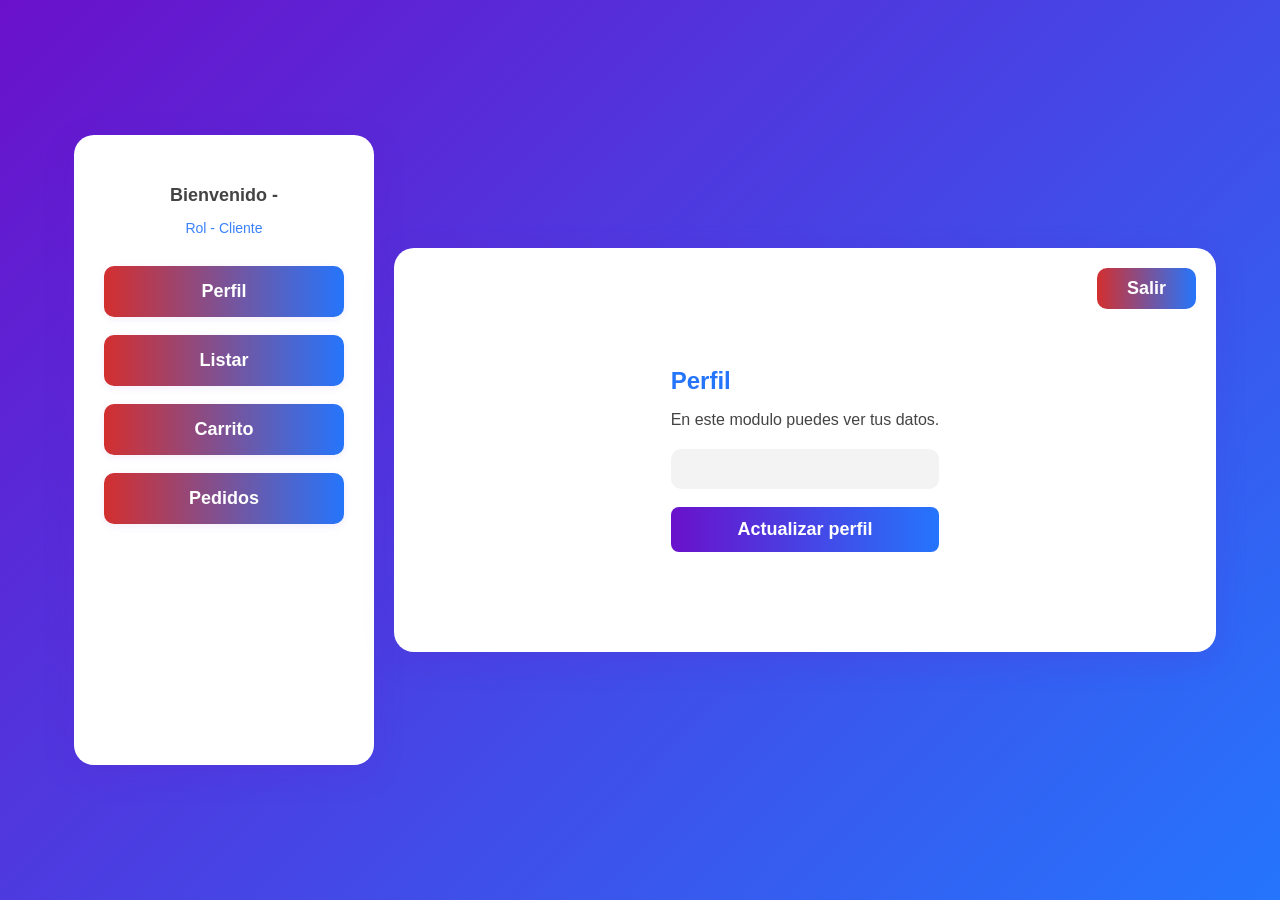
==== frontend/cliente.html @ 2d1710a0 "first commit" ====
<!DOCTYPE html>
<html lang="es">

<head>
  <meta charset="UTF-8">
  <meta name="viewport" content="width=device-width, initial-scale=1.0">
  <title>Panel Cliente</title>
  <style>
    * {
      font-family: 'Segoe UI', Arial, sans-serif;
      box-sizing: border-box;
    }

    body {
      margin: 0;
      padding: 0;
      min-height: 100vh;
      background: linear-gradient(135deg, #6a11cb, #2575fc);
      display: flex;
      justify-content: center;
      align-items: center;
    }

    .container {
      display: flex;
      align-items: center;
      gap: 20px;
      width: 90%;
      max-width: 1700px;
    }

    aside {
      width: 300px;
      background: #fff;
      color: #2575fc;
      padding: 50px 30px;
      display: flex;
      flex-direction: column;
      align-items: center;
      border-radius: 20px;
      box-shadow: 0 8px 32px rgba(106, 17, 203, 0.15);
      height: 70vh;
      margin-left: 10px;
    }

    .admin-info {
      margin-bottom: 30px;
      text-align: center;
      font-size: 14px;
    }

    .admin-info div:first-child {
      font-weight: bold;
      font-size: 18px;
      color: #444;
    }

    .sidebar-btn {
      background: #fff;
      background: linear-gradient(90deg, #d32f2f, #2575fc);
      color: white;
      border: none;
      border-radius: 10px;
      font-weight: bold;
      font-size: 18px;
      padding: 15px 0;
      margin-bottom: 18px;
      cursor: pointer;
      box-shadow: 0 2px 8px rgba(106, 17, 203, 0.08);
      width: 100%;
    }

    .sidebar-btn:hover {
      background: linear-gradient(90deg, #6a11cb, #2575fc);
      color: #fff;
    }

    main {
      flex: 1;
      max-width: 1500px;
      background: #fff;
      padding: 100px 30px;
      position: relative;
      border-radius: 20px;
      box-shadow: 0 8px 32px rgba(106, 17, 203, 0.15);
      max-height: 650px;
      overflow-y: auto;
      display: flex;
      flex-direction: column;
      justify-content: center;
    }

    main section {
      margin: auto;
    }


    .btn-salir {
      position: absolute;
      top: 20px;
      right: 20px;
      background: linear-gradient(90deg, #d32f2f, #2575fc);
      color: #fff;
      border: none;
      padding: 10px 30px;
      border-radius: 10px;
      font-weight: bold;
      cursor: pointer;
      font-size: 18px;
    }

    .btn-salir:hover {
      background: linear-gradient(90deg, #6a11cb, #2575fc);
      color: #fff;
    }

    #form-producto,
    #form-cliente {
      max-width: 420px;
      margin: auto;
    }

    .input-login {
      background: #f3f3f3;
      border: 1px solid #ccc;
      border-radius: 8px;
      padding: 10px;
      margin-bottom: 6px;
      font-size: 16px;
      width: 100%;
    }

    .btn-login {
      background: linear-gradient(90deg, #6a11cb, #2575fc);
      color: #fff;
      border: none;
      border-radius: 8px;
      font-weight: bold;
      font-size: 18px;
      padding: 12px 0;
      cursor: pointer;
      width: 100%;
    }

    .btn-login:hover {
      opacity: 0.85;
    }

    table {
      border-collapse: collapse;
      width: 100%;
    }

    th,
    td {
      border: 1px solid #ccc;
      padding: 8px;
      text-align: left;
    }

    th {
      background-color: #f3f3f3;
    }

    #carrusel-listar {
      max-width: 1500px;
    }

    .slide-listar {
      max-width: 1500px;
    }

    #slide-listar-cliente table,
    #slide-listar-producto table {
      min-width: 0;
      width: 100%;
    }

    @media (max-width: 700px) {
      .container {
        flex-direction: column;
        align-items: stretch;
        width: 100%;
        min-width: 0;
      }

      aside {
        width: 100%;
        margin-left: 0;
        margin-bottom: 20px;
        height: auto;
        padding: 30px 10px;
        border-radius: 0 0 20px 20px;
      }

      main {
        padding: 20px 10px;
        min-height: 400px;
        border-radius: 20px 20px 0 0;
      }

      #carrusel-crear {
        min-height: 0;
        max-width: 100%;
        padding: 0;
      }

      .slide-crear {
        max-width: 100%;
        min-width: 0;
      }

      #carrusel-crear>div {
        max-width: 100%;
      }

      #carrusel-crear button {
        width: 36px;
        height: 36px;
        font-size: 20px;
      }
    }
  </style>
</head>

<body>
  <div class="container">
    <aside>
      <div class="admin-info">
        <div>Bienvenido - <span id="cliente-nombre"></span></div>
        <p></p>
        <div style="opacity: .9;">Rol - Cliente</div>
      </div>
      <button id="btn-perfil" class="sidebar-btn">Perfil</button>
      <button id="btn-listar" class="sidebar-btn">Listar</button>
      <button id="btn-carrito" class="sidebar-btn">Carrito</button>
      <button id="btn-pedidos" class="sidebar-btn">Pedidos</button>
    </aside>
    <main>
      <!-- ...otros módulos... -->
      <button onclick="window.location.href='index.html'" class="btn-salir">Salir</button>
      <section id="seccion-perfil" style="display:none;">
        <h2 style="color:#2575fc;margin-bottom:10px;">Perfil</h2>
        <p style="margin-bottom:20px;color:#444;">En este modulo puedes ver tus datos.</p>
        <div id="datos-perfil" style="background:#f3f3f3;padding:20px;border-radius:10px;max-width:400px;"></div>
        <button id="btn-actualizar-perfil" class="btn-login"
          style="margin-top:18px;width:100%;max-width:400px;">Actualizar perfil</button>
      </section>

      <!-- Modal para actualizar perfil -->
      <div id="modal-actualizar-perfil"
        style="display:none;position:fixed;top:0;left:0;width:100vw;height:100vh;background:rgba(0,0,0,0.3);z-index:1000;justify-content:center;align-items:center;">
        <div
          style="background:#fff;padding:32px 28px;border-radius:16px;max-width:400px;width:90%;box-shadow:0 8px 32px rgba(106,17,203,0.15);position:relative;">
          <h2 style="color:#2575fc;margin-bottom:10px;">Editar perfil</h2>
          <form id="form-actualizar-perfil">
            <input type="text" name="cedula" placeholder="Cédula" required maxlength="10" class="input-login" disabled>
            <input type="text" name="nombre" placeholder="Nombre" required maxlength="20" class="input-login">
            <input type="text" name="apellido" placeholder="Apellido" required maxlength="20" class="input-login">
            <input type="email" name="email" placeholder="Email" required maxlength="40" class="input-login">
            <input type="text" name="ciudad" placeholder="Ciudad" maxlength="20" class="input-login">
            <input type="text" name="direccion" placeholder="Dirección" maxlength="20" class="input-login">
            <input type="text" name="telefono" placeholder="Teléfono" maxlength="10" class="input-login">
            <input type="date" name="fecha_nacimiento" placeholder="Fecha de nacimiento" class="input-login">
            <input type="password" name="password" placeholder="Nueva contraseña" class="input-login">
            <button type="submit" class="btn-login" style="margin-top:10px;">Guardar cambios</button>
            <button type="button" id="btn-cerrar-modal" class="btn-login"
              style="background:#d32f2f;margin-top:10px;">Cancelar</button>
          </form>
        </div>
      </div>

      <section id="seccion-listar" style="display:none;position:relative;">
        <div id="listar-productos" style="min-height:400px;width:100%;max-width:900px;margin:auto;">
          <h2 style="color:#2575fc;margin-bottom:10px;">Listar Productos</h2>
          <p style="margin-bottom:20px;color:#444;">En este modulo te permite ver todos los productos disponibles.</p>
          <div
            style="overflow-x:auto;background:#fff;padding:20px;border-radius:16px;box-shadow:0 8px 32px rgba(106,17,203,0.08);">
            <table style="min-width:700px;width:100%;">
              <thead>
                <tr>
                  <th>N°</th>
                  <th>Nombre</th>
                  <th>Código</th>
                  <th>Descripción</th>
                  <th>Categoría</th>
                  <th>Precio</th>
                  <th>Stock</th>
                  <th>Fecha ingreso</th>
                  <th>Proveedor</th>
                  <th>Acciones</th>
                </tr>
              </thead>
              <tbody id="tabla-productos-body"></tbody>
            </table>
          </div>
        </div>
      </section>

      <!-- Modal para editar producto -->
      <div id="modal-editar-producto"
        style="display:none;position:fixed;top:0;left:0;width:100vw;height:100vh;background:rgba(0,0,0,0.3);z-index:1000;justify-content:center;align-items:center;">
        <div
          style="background:#fff;padding:32px 28px;border-radius:16px;max-width:500px;width:90%;box-shadow:0 8px 32px rgba(106,17,203,0.15);position:relative;">
          <h2 style="color:#2575fc;margin-bottom:10px;">Editar producto</h2>
          <form id="form-editar-producto">
            <input type="text" name="nombre" placeholder="Nombre" required maxlength="10" class="input-login">
            <input type="text" name="codigo" placeholder="Código" required maxlength="20" class="input-login">
            <input type="text" name="descripcion" placeholder="Descripción" maxlength="30" class="input-login">
            <input type="text" name="categoria" placeholder="Categoría" maxlength="20" class="input-login">
            <input type="number" name="precio" placeholder="Precio" step="0.01" required class="input-login">
            <input type="number" name="stock" placeholder="Stock" required class="input-login">
            <input type="date" name="fecha_ingreso" placeholder="Fecha ingreso" class="input-login">
            <input type="text" name="proveedor" placeholder="Proveedor" maxlength="20" class="input-login">
            <button type="submit" class="btn-login" style="margin-top:10px;">Guardar cambios</button>
            <button type="button" id="btn-cerrar-modal-editar" class="btn-login"
              style="background:#d32f2f;margin-top:10px;">Cancelar</button>
          </form>
        </div>
      </div>

      <section id="seccion-carrito" style="display:none;position:relative;">
        <div id="carrito" style="min-height:300px;width:100%;max-width:700px;margin:auto;">
          <h2 style="color:#2575fc;margin-bottom:10px;">Carrito</h2>
          <p style="margin-bottom:20px;color:#444;">En este modulo puedes ver tus productos seleccionados.</p>
          <div id="carrito-lista" style="display:flex;flex-wrap:wrap;gap:20px;"></div>
          <div id="carrito-vacio" style="color:#888;margin-top:20px;display:none;">No hay productos en el carrito.</div>
        </div>
      </section>

      <section id="seccion-pedidos" style="display:none;">
        <div id="carrusel-pedidos" style="max-width:900px;margin:auto;">
          <div id="carrusel-gestion" style="display:block;">
            <h2 style="color:#2575fc;margin-bottom:10px;">Gestión de pedidos</h2>
            <p style="margin-bottom:20px;color:#444;">En este modulo puedes realizar tus pedidos.</p>
            <div style="display:flex;align-items:center;justify-content:center;gap:24px;">
              <button id="btn-carrusel-pedidos-izq"
                style="background:linear-gradient(90deg,#2575fc,#6a11cb);color:#fff;border:none;border-radius:50%;width:44px;height:44px;font-size:28px;cursor:pointer;flex-shrink:0;">&#8592;</button>
              <form id="pedidoForm"
                style="background:#f3f3f3;padding:28px 24px;border-radius:16px;max-width:420px;box-shadow:0 4px 16px rgba(106,17,203,0.08);">
                <div id="notificacion-pedido" class="notification success" style="display:none;margin-bottom:12px;">
                  ¡Pedido creado exitosamente!</div>
                <div style="margin-bottom:16px;">
                  <label for="cedula_cliente" style="color:#2575fc;font-weight:bold;">Cédula Cliente:</label><br>
                  <input type="text" id="cedula_cliente" name="cedula_cliente" required class="input-login"
                    style="margin-top:4px;background:#eaf3ff;color:#2575fc;font-weight:bold;" readonly>
                  <span id="cedulaClienteMsg" style="color:#d32f2f;font-size:14px;display:none;"></span>
                </div>
                <div style="margin-bottom:16px;">
                  <label for="codigo_producto" style="color:#2575fc;font-weight:bold;">Código Producto:</label><br>
                  <input type="text" id="codigo_producto" name="codigo_producto" maxlength="20" required
                    class="input-login" style="margin-top:4px;">
                  <button type="button" id="buscarProducto" class="btn-login"
                    style="margin-top:10px;width:100%;background:#2575fc;">Buscar producto</button>
                </div>
                <div id="datosProducto"
                  style="display:none;background:#f3f3f3;padding:18px 16px;border-radius:12px;margin-bottom:16px;box-shadow:0 2px 8px rgba(106,17,203,0.08);">
                  <div style="margin-bottom:8px;"><b style="color:#2575fc;">Nombre:</b> <span id="nombreProducto"
                      style="color:#444;"></span></div>
                  <div style="margin-bottom:8px;"><b style="color:#2575fc;">Categoría:</b> <span id="categoriaProducto"
                      style="color:#444;"></span></div>
                  <div style="margin-bottom:8px;"><b style="color:#2575fc;">Precio:</b> $<span id="precioProducto"
                      style="color:#444;"></span></div>
                  <div style="margin-bottom:8px;"><b style="color:#2575fc;">Stock:</b> <span id="stockProducto"
                      style="color:#444;"></span></div>
                  <div style="margin-bottom:8px;"><b style="color:#2575fc;">Cantidad:</b> <input type="number"
                      id="cantidadProducto" min="1" value="1" style="width:60px;"> </div>
                  <span id="productoMsg" style="color:#d32f2f;font-size:14px;display:none;"></span>
                </div>
                <button type="submit" class="btn-login" style="width:100%;margin-top:10px;">Crear Pedido</button>
              </form>
              <button id="btn-carrusel-pedidos-der"
                style="background:linear-gradient(90deg,#2575fc,#6a11cb);color:#fff;border:none;border-radius:50%;width:44px;height:44px;font-size:28px;cursor:pointer;flex-shrink:0;">&#8594;</button>
            </div>
          </div>
          <div id="carrusel-mis" style="display:none;">
            <div style="display:flex;align-items:center;justify-content:center;gap:24px;">
              <button id="btn-carrusel-pedidos-izq-mis"
                style="background:linear-gradient(90deg,#2575fc,#6a11cb);color:#fff;border:none;border-radius:50%;width:44px;height:44px;font-size:28px;cursor:pointer;flex-shrink:0;">&#8592;</button>
              <div style="width:100%;max-width:900px;">
                <h3 style="color:#2575fc;margin-top:10px;margin-bottom:18px;text-align:center;">Mis Pedidos</h3>
                <div
                  style="overflow-x:auto;background:#fff;padding:20px;border-radius:16px;box-shadow:0 8px 32px rgba(106,17,203,0.08);max-width:900px;margin:auto;">
                  <table id="tablaPedidos" style="min-width:700px;width:100%;border-collapse:collapse;">
                    <thead>
                      <tr style="background-color:#f3f3f3;color:#2575fc;">
                        <th style="padding:10px 8px;border-radius:8px 0 0 8px;">ID</th>
                        <th style="padding:10px 8px;">Código Pedido</th>
                        <th style="padding:10px 8px;">Cédula Cliente</th>
                        <th style="padding:10px 8px;">Código Producto</th>
                        <th style="padding:10px 8px;">Cantidad</th>
                        <th style="padding:10px 8px;">Nombre</th>
                        <th style="padding:10px 8px;">Categoría</th>
                        <th style="padding:10px 8px;">Precio</th>
                        <th style="padding:10px 8px;">Stock</th>
                        <th style="padding:10px 8px;border-radius:0 8px 8px 0;">Estado</th>
                      </tr>
                    </thead>
                    <tbody>
                      <!-- Los pedidos del cliente se mostrarán aquí -->
                    </tbody>
                  </table>
                </div>
              </div>
              <button id="btn-carrusel-pedidos-der-mis"
                style="background:linear-gradient(90deg,#2575fc,#6a11cb);color:#fff;border:none;border-radius:50%;width:44px;height:44px;font-size:28px;cursor:pointer;flex-shrink:0;">&#8594;</button>
            </div>
          </div>
        </div>
      </section>
    </main>
    <!-- Modal para editar cliente (mover aquí, fuera de la sección 'Crear') -->
    <div id="modal-editar-cliente"
      style="display:none;position:fixed;top:0;left:0;width:100vw;height:100vh;background:rgba(0,0,0,0.3);z-index:1000;justify-content:center;align-items:center;">
      <div
        style="background:#fff;padding:32px 28px;border-radius:16px;max-width:500px;width:90%;box-shadow:0 8px 32px rgba(106,17,203,0.15);position:relative;">
        <h2 style="color:#2575fc;margin-bottom:10px;">Editar cliente</h2>
        <form id="form-editar-cliente">
          <input type="text" name="cedula" placeholder="Cédula" required maxlength="10" class="input-login">
          <input type="text" name="nombre" placeholder="Nombre" required maxlength="10" class="input-login">
          <input type="text" name="apellido" placeholder="Apellido" required maxlength="10" class="input-login">
          <input type="text" name="ciudad" placeholder="Ciudad" required maxlength="10" class="input-login">
          <input type="email" name="email" placeholder="Email" required maxlength="30" class="input-login">
          <input type="text" name="direccion" placeholder="Dirección" maxlength="20" class="input-login">
          <input type="text" name="telefono" placeholder="Teléfono" maxlength="10" class="input-login">
          <input type="date" name="fecha_nacimiento" placeholder="Fecha de nacimiento" class="input-login">
          <input type="password" name="passwordCliente" placeholder="Contraseña" required maxlength="30"
            class="input-login">
          <button type="submit" class="btn-login" style="margin-top:10px;">Guardar cambios</button>
          <button type="button" id="btn-cerrar-modal-editar-cliente" class="btn-login"
            style="background:#d32f2f;margin-top:10px;">Cancelar</button>
        </form>
      </div>
    </div>
  </div>

</body>
<script src="perfil/perfil.js"></script>
<script src="listar/listar.js"></script>
<script src="carrito/carrito.js"></script>
<script src="pedidos/pedidos.js"></script>
<script>
  // Carrusel de pedidos con flechas en ambas vistas
  document.addEventListener('DOMContentLoaded', function () {
    const btnIzq = document.getElementById('btn-carrusel-pedidos-izq');
    const btnDer = document.getElementById('btn-carrusel-pedidos-der');
    const btnIzqMis = document.getElementById('btn-carrusel-pedidos-izq-mis');
    const btnDerMis = document.getElementById('btn-carrusel-pedidos-der-mis');
    const vistaGestion = document.getElementById('carrusel-gestion');
    const vistaMis = document.getElementById('carrusel-mis');
    let actual = 0; // 0: gestion, 1: mis pedidos
    function mostrarVista(idx) {
      if (idx === 0) {
        vistaGestion.style.display = 'block';
        vistaMis.style.display = 'none';
      } else {
        vistaGestion.style.display = 'none';
        vistaMis.style.display = 'block';
      }
      actual = idx;
    }
    // Flechas en gestión
    btnIzq.addEventListener('click', function () {
      mostrarVista(0);
    });
    btnDer.addEventListener('click', function () {
      mostrarVista(1);
    });
    // Flechas en mis pedidos
    btnIzqMis.addEventListener('click', function () {
      mostrarVista(0);
    });
    btnDerMis.addEventListener('click', function () {
      mostrarVista(1);
    });
    mostrarVista(0);
  });
</script>
</body>
</body>

</html>
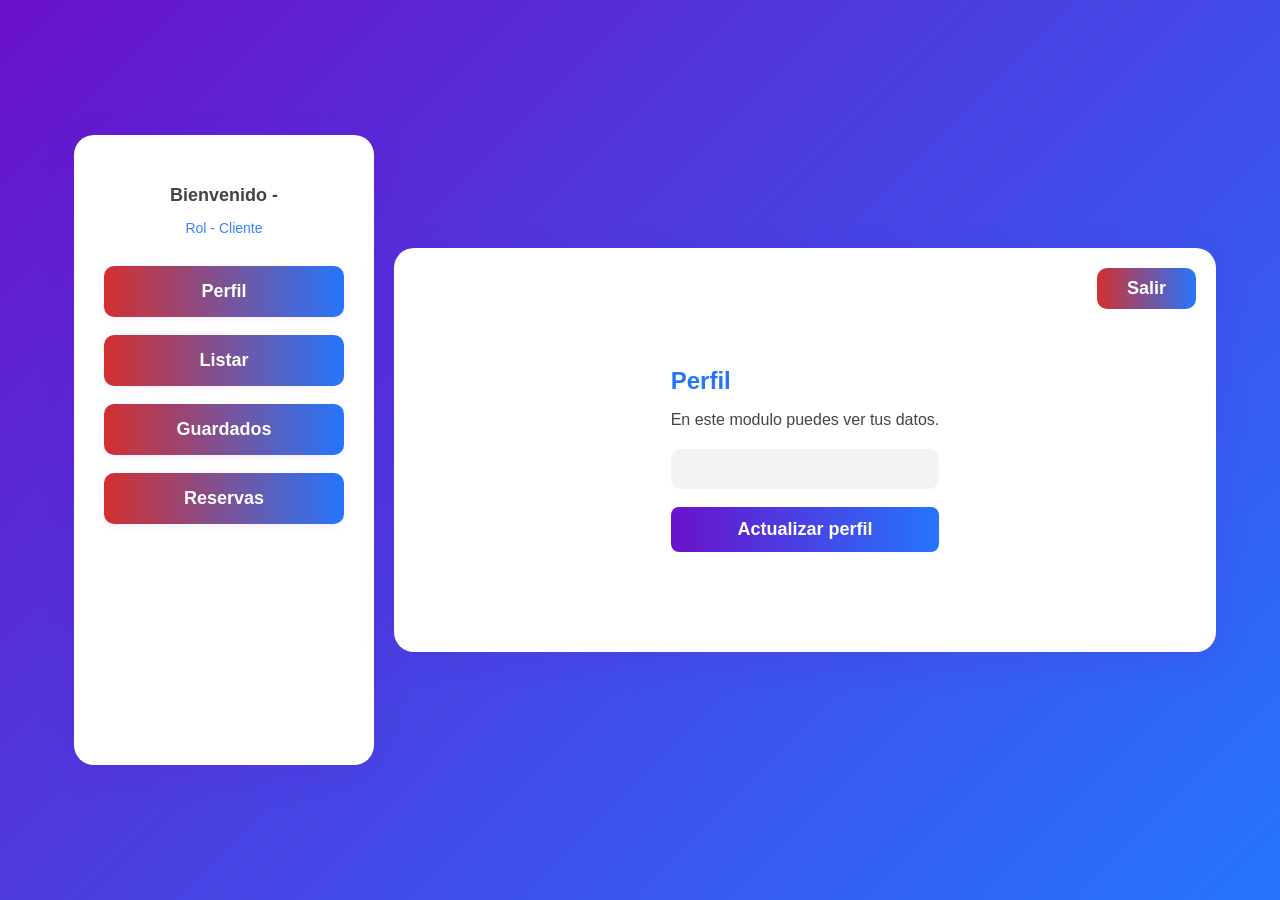
==== commit 9ccdb096: "azoma la parte de listar en cliente pero no reserva aun" ====
--- a/frontend/cliente.html
+++ b/frontend/cliente.html
@@ -233,8 +233,8 @@
       </div>
       <button id="btn-perfil" class="sidebar-btn">Perfil</button>
       <button id="btn-listar" class="sidebar-btn">Listar</button>
-      <button id="btn-carrito" class="sidebar-btn">Carrito</button>
-      <button id="btn-pedidos" class="sidebar-btn">Pedidos</button>
+      <button id="btn-carrito" class="sidebar-btn">Guardados</button>
+      <button id="btn-pedidos" class="sidebar-btn">Reservas</button>
     </aside>
     <main>
       <!-- ...otros módulos... -->
@@ -272,22 +272,22 @@
 
       <section id="seccion-listar" style="display:none;position:relative;">
         <div id="listar-productos" style="min-height:400px;width:100%;max-width:900px;margin:auto;">
-          <h2 style="color:#2575fc;margin-bottom:10px;">Listar Productos</h2>
-          <p style="margin-bottom:20px;color:#444;">En este modulo te permite ver todos los productos disponibles.</p>
+          <h2 style="color:#2575fc;margin-bottom:10px;">Listar Vehículos</h2>
+          <p style="margin-bottom:20px;color:#444;">En este modulo te permite ver todos los vehículos disponibles.</p>
           <div
             style="overflow-x:auto;background:#fff;padding:20px;border-radius:16px;box-shadow:0 8px 32px rgba(106,17,203,0.08);">
             <table style="min-width:700px;width:100%;">
               <thead>
                 <tr>
                   <th>N°</th>
-                  <th>Nombre</th>
-                  <th>Código</th>
+                  <th>Marca</th>
+                  <th>Modelo</th>
+                  <th>Año fabricación</th>
+                  <th>Placa</th>
+                  <th>Color</th>
+                  <th>Tipo</th>
+                  <th>Kilometraje</th>
                   <th>Descripción</th>
-                  <th>Categoría</th>
-                  <th>Precio</th>
-                  <th>Stock</th>
-                  <th>Fecha ingreso</th>
-                  <th>Proveedor</th>
                   <th>Acciones</th>
                 </tr>
               </thead>
@@ -302,16 +302,16 @@
         style="display:none;position:fixed;top:0;left:0;width:100vw;height:100vh;background:rgba(0,0,0,0.3);z-index:1000;justify-content:center;align-items:center;">
         <div
           style="background:#fff;padding:32px 28px;border-radius:16px;max-width:500px;width:90%;box-shadow:0 8px 32px rgba(106,17,203,0.15);position:relative;">
-          <h2 style="color:#2575fc;margin-bottom:10px;">Editar producto</h2>
+          <h2 style="color:#2575fc;margin-bottom:10px;">Editar vehiculo</h2>
           <form id="form-editar-producto">
-            <input type="text" name="nombre" placeholder="Nombre" required maxlength="10" class="input-login">
-            <input type="text" name="codigo" placeholder="Código" required maxlength="20" class="input-login">
-            <input type="text" name="descripcion" placeholder="Descripción" maxlength="30" class="input-login">
-            <input type="text" name="categoria" placeholder="Categoría" maxlength="20" class="input-login">
-            <input type="number" name="precio" placeholder="Precio" step="0.01" required class="input-login">
-            <input type="number" name="stock" placeholder="Stock" required class="input-login">
-            <input type="date" name="fecha_ingreso" placeholder="Fecha ingreso" class="input-login">
-            <input type="text" name="proveedor" placeholder="Proveedor" maxlength="20" class="input-login">
+            <input type="text" name="marca" placeholder="Marca" required maxlength="20" class="input-login">
+            <input type="text" name="modelo" placeholder="Modelo" required maxlength="20" class="input-login">
+            <input type="date" name="anio_fabricacion" placeholder="Año de fabricación" class="input-login">
+            <input type="text" name="placa" placeholder="Placa" maxlength="7" class="input-login">
+            <input type="text" name="color" placeholder="Color" maxlength="20" class="input-login">
+            <input type="text" name="tipo" placeholder="Tipo" maxlength="20" class="input-login">
+            <input type="text" name="kilometraje" placeholder="Kilometraje" maxlength="20" class="input-login">
+            <input type="text" name="descripcion" placeholder="Descripción" maxlength="20" class="input-login">
             <button type="submit" class="btn-login" style="margin-top:10px;">Guardar cambios</button>
             <button type="button" id="btn-cerrar-modal-editar" class="btn-login"
               style="background:#d32f2f;margin-top:10px;">Cancelar</button>
@@ -321,18 +321,19 @@
 
       <section id="seccion-carrito" style="display:none;position:relative;">
         <div id="carrito" style="min-height:300px;width:100%;max-width:700px;margin:auto;">
-          <h2 style="color:#2575fc;margin-bottom:10px;">Carrito</h2>
-          <p style="margin-bottom:20px;color:#444;">En este modulo puedes ver tus productos seleccionados.</p>
+          <h2 style="color:#2575fc;margin-bottom:10px;">Guardado</h2>
+          <p style="margin-bottom:20px;color:#444;">En este modulo puedes ver tus vehiculos seleccionados.</p>
           <div id="carrito-lista" style="display:flex;flex-wrap:wrap;gap:20px;"></div>
-          <div id="carrito-vacio" style="color:#888;margin-top:20px;display:none;">No hay productos en el carrito.</div>
+          <div id="carrito-vacio" style="color:#888;margin-top:20px;display:none;">No hay vehiculos en el guardado.
+          </div>
         </div>
       </section>
 
       <section id="seccion-pedidos" style="display:none;">
         <div id="carrusel-pedidos" style="max-width:900px;margin:auto;">
           <div id="carrusel-gestion" style="display:block;">
-            <h2 style="color:#2575fc;margin-bottom:10px;">Gestión de pedidos</h2>
-            <p style="margin-bottom:20px;color:#444;">En este modulo puedes realizar tus pedidos.</p>
+            <h2 style="color:#2575fc;margin-bottom:10px;">Gestión de reservas</h2>
+            <p style="margin-bottom:20px;color:#444;">En este modulo puedes realizar tus reservas.</p>
             <div style="display:flex;align-items:center;justify-content:center;gap:24px;">
               <button id="btn-carrusel-pedidos-izq"
                 style="background:linear-gradient(90deg,#2575fc,#6a11cb);color:#fff;border:none;border-radius:50%;width:44px;height:44px;font-size:28px;cursor:pointer;flex-shrink:0;">&#8592;</button>
@@ -437,8 +438,8 @@
 </body>
 <script src="perfil/perfil.js"></script>
 <script src="listar/listar.js"></script>
-<script src="carrito/carrito.js"></script>
-<script src="pedidos/pedidos.js"></script>
+<script src="guardado/guardado.js"></script>
+<script src="reservas/reservas.js"></script>
 <script>
   // Carrusel de pedidos con flechas en ambas vistas
   document.addEventListener('DOMContentLoaded', function () {
